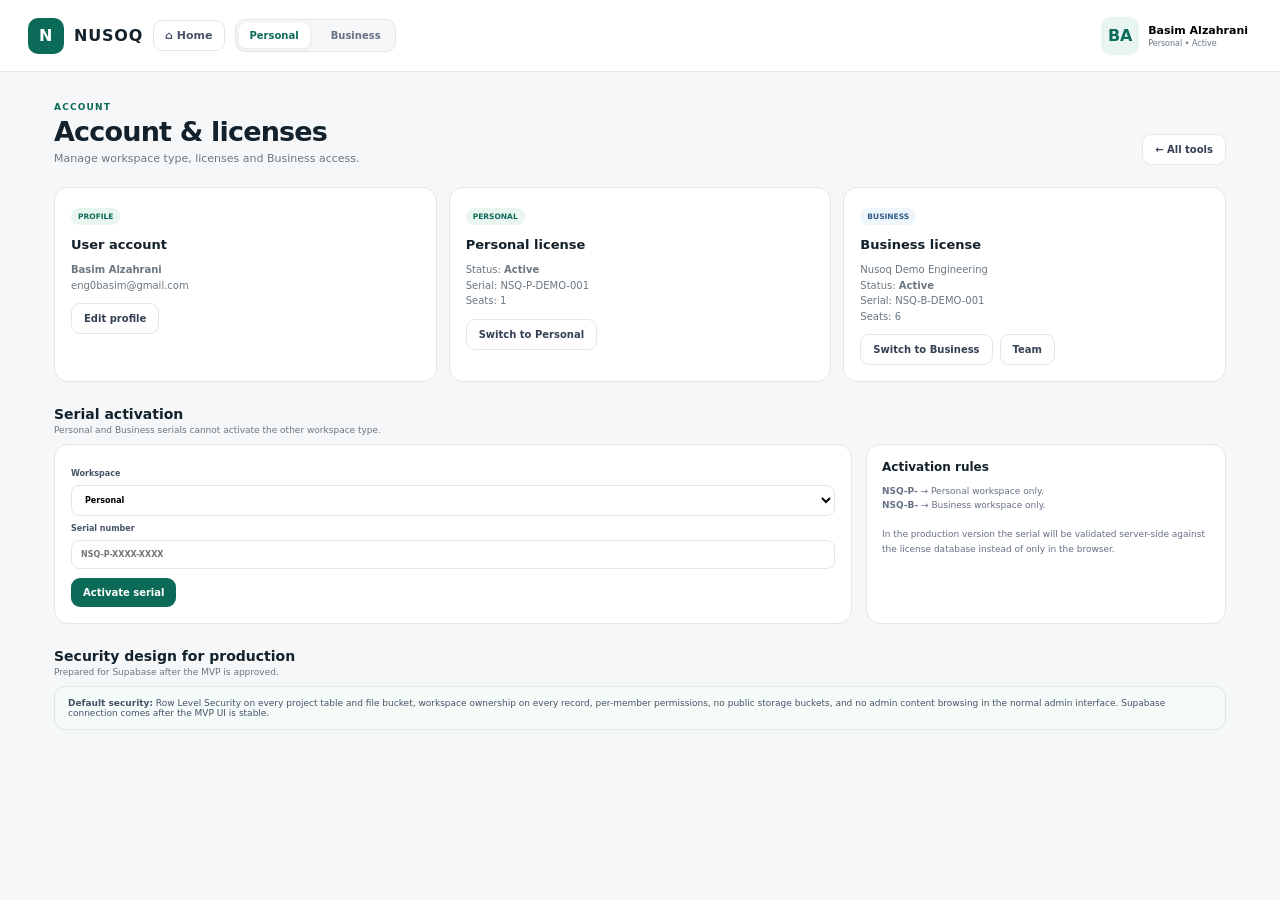
==== account.html @ d5cc2dc4 "Add account license workspace and serial activation page" ====
<!doctype html><html lang="en"><head><meta charset="utf-8"><meta name="viewport" content="width=device-width,initial-scale=1"><title>NUSOQ — Account</title><link rel="stylesheet" href="mvp.css?v=1"></head><body><div class="app-shell"><div data-nusoq-shell></div><main class="page"><div class="crumb">Account</div><div class="page-title"><div><h1>Account & licenses</h1><p>Manage workspace type, licenses and Business access.</p></div><a class="btn sec" href="index.html">← All tools</a></div><div class="cards"><div class="card"><span class="badge active">PROFILE</span><h3 style="margin-top:12px">User account</h3><p id="profileText"></p><button class="btn sec" onclick="alert('Profile editing will connect to Supabase Auth in production.')">Edit profile</button></div><div class="card"><span class="badge active">PERSONAL</span><h3 style="margin-top:12px">Personal license</h3><p id="personalText"></p><button class="btn sec" onclick="Nusoq.setMode('personal')">Switch to Personal</button></div><div class="card"><span class="badge business">BUSINESS</span><h3 style="margin-top:12px">Business license</h3><p id="businessText"></p><div class="toolbar"><button class="btn sec" onclick="Nusoq.setMode('business')">Switch to Business</button><a class="btn sec" href="team.html">Team</a></div></div></div><div class="section-head"><div><h2>Serial activation</h2><p>Personal and Business serials cannot activate the other workspace type.</p></div></div><div class="split"><div class="card"><label class="field">Workspace<select id="licenseType"><option value="personal">Personal</option><option value="business">Business</option></select></label><label class="field" style="margin-top:10px">Serial number<input id="serial" placeholder="NSQ-P-XXXX-XXXX"></label><div id="msg" style="font-size:9px;margin:9px 0"></div><button class="btn pri" id="activate">Activate serial</button></div><div class="side-card"><h3>Activation rules</h3><p style="font-size:9px;color:#667085;line-height:1.6"><b>NSQ-P-</b> → Personal workspace only.<br><b>NSQ-B-</b> → Business workspace only.<br><br>In the production version the serial will be validated server-side against the license database instead of only in the browser.</p></div></div><div class="section-head"><div><h2>Security design for production</h2><p>Prepared for Supabase after the MVP is approved.</p></div></div><div class="notice"><b>Default security:</b> Row Level Security on every project table and file bucket, workspace ownership on every record, per-member permissions, no public storage buckets, and no admin content browsing in the normal admin interface. Supabase connection comes after the MVP UI is stable.</div></main></div><script src="mvp.js?v=1"></script><script>
function sync(){const a=Nusoq.account();document.querySelector('#profileText').innerHTML=`<b>${a.user.name}</b><br>${a.user.email}`;document.querySelector('#personalText').innerHTML=`Status: <b>${a.personal.active?'Active':'Inactive'}</b><br>Serial: ${a.personal.license||'—'}<br>Seats: 1`;document.querySelector('#businessText').innerHTML=`${a.business.company}<br>Status: <b>${a.business.active?'Active':'Inactive'}</b><br>Serial: ${a.business.license||'—'}<br>Seats: ${a.business.seats||6}`}
document.querySelector('#licenseType').onchange=e=>document.querySelector('#serial').placeholder=e.target.value==='business'?'NSQ-B-XXXX-XXXX':'NSQ-P-XXXX-XXXX';document.querySelector('#activate').onclick=()=>{const a=Nusoq.account(),type=document.querySelector('#licenseType').value,v=document.querySelector('#serial').value.trim().toUpperCase(),need=type==='business'?'NSQ-B-':'NSQ-P-',m=document.querySelector('#msg');if(!v.startsWith(need)){m.style.color='#b42318';m.textContent='Serial type does not match the selected workspace.';return}a[type].active=true;a[type].license=v;Nusoq.save(a);m.style.color='#0c6b58';m.textContent='License activated.';sync()};sync();
</script></body></html>
---- mvp.css ----
:root{--bg:#f5f7f8;--panel:#fff;--ink:#12212b;--muted:#6b7780;--line:#e2e7ea;--green:#0c6b58;--green2:#e9f5f1;--nav:#111b23;--amber:#a86013;--amberbg:#fff5e8;--blue:#325d88;--bluebg:#eef5fb;--red:#b42318;--redbg:#fef3f2;--shadow:0 18px 50px rgba(16,24,40,.08)}*{box-sizing:border-box}html,body{margin:0;min-height:100%;font-family:Inter,ui-sans-serif,system-ui,-apple-system,"Segoe UI",Arial,sans-serif;background:var(--bg);color:var(--ink)}a{color:inherit}button,input,select,textarea{font:inherit}.app-shell{min-height:100vh}.global-head{height:72px;background:#fff;border-bottom:1px solid var(--line);display:flex;align-items:center;justify-content:space-between;padding:0 28px;position:sticky;top:0;z-index:30}.brand{display:flex;align-items:center;gap:10px;text-decoration:none;font-weight:900;letter-spacing:.05em}.brand-mark{width:36px;height:36px;border-radius:10px;background:var(--green);display:grid;place-items:center;color:#fff}.head-left,.head-right,.head-actions,.workspace-switch{display:flex;align-items:center;gap:10px}.home-link{border:1px solid var(--line);background:#fff;border-radius:9px;padding:8px 11px;text-decoration:none;font-size:11px;font-weight:800;color:#475467}.workspace-switch{background:#f5f7f8;border:1px solid var(--line);border-radius:10px;padding:3px}.workspace-switch button{border:0;background:transparent;border-radius:7px;padding:7px 11px;font-size:10px;font-weight:800;color:#667085;cursor:pointer}.workspace-switch button.on{background:#fff;color:var(--green);box-shadow:0 1px 5px rgba(16,24,40,.08)}.user-wrap{position:relative}.user-btn{display:flex;align-items:center;gap:9px;border:0;background:#fff;cursor:pointer;padding:4px;border-radius:10px}.avatar{width:38px;height:38px;border-radius:10px;background:var(--green2);color:var(--green);display:grid;place-items:center;font-weight:900}.user-meta{text-align:left}.user-meta strong,.user-meta span{display:block}.user-meta strong{font-size:11px}.user-meta span{font-size:8px;color:var(--muted);margin-top:2px}.user-menu{display:none;position:absolute;right:0;top:50px;width:230px;background:#fff;border:1px solid var(--line);border-radius:12px;box-shadow:var(--shadow);padding:7px;z-index:80}.user-menu.on{display:block}.user-menu a,.user-menu button{width:100%;border:0;background:transparent;text-decoration:none;text-align:left;padding:9px 10px;border-radius:8px;font-size:10px;color:#344054;cursor:pointer}.user-menu a:hover,.user-menu button:hover{background:#f5f7f8}.user-menu hr{border:0;border-top:1px solid var(--line);margin:5px}.page{max-width:1220px;margin:0 auto;padding:30px 24px 60px}.crumb{font-size:9px;font-weight:900;color:var(--green);text-transform:uppercase;letter-spacing:.13em}.page-title{display:flex;align-items:flex-end;justify-content:space-between;gap:18px;margin:4px 0 22px}.page-title h1{font-size:27px;letter-spacing:-.03em;margin:0}.page-title p{font-size:11px;color:var(--muted);margin:5px 0 0}.btn{border:0;border-radius:9px;padding:9px 12px;font-size:10px;font-weight:900;cursor:pointer;text-decoration:none;display:inline-flex;align-items:center;justify-content:center;gap:6px}.btn.pri{background:var(--green);color:#fff}.btn.sec{background:#fff;border:1px solid var(--line);color:#344054}.btn.soft{background:var(--green2);color:var(--green)}.btn.danger{background:var(--redbg);color:var(--red)}.btn:disabled{opacity:.45;cursor:not-allowed}.grid{display:grid;gap:13px}.tools-grid{grid-template-columns:repeat(4,minmax(0,1fr))}.tool-card{min-height:190px;background:#fff;border:1px solid var(--line);border-radius:16px;padding:16px;display:flex;flex-direction:column;position:relative;text-decoration:none;transition:.15s}.tool-card.active:hover{transform:translateY(-2px);border-color:#8fc3b5;box-shadow:var(--shadow)}.tool-ico{width:42px;height:42px;border-radius:11px;background:var(--green2);color:var(--green);display:grid;place-items:center;font-size:11px;font-weight:900}.tool-card h3{font-size:14px;margin:14px 0 5px}.tool-card p{font-size:10px;line-height:1.55;color:var(--muted);margin:0}.tool-bottom{margin-top:auto;padding-top:15px;display:flex;align-items:center;justify-content:space-between;gap:10px}.tool-bottom small{font-size:8px;color:#98a2b3}.badge{display:inline-flex;align-items:center;border-radius:999px;padding:4px 7px;font-size:7.5px;font-weight:900}.tool-card>.badge{position:absolute;right:13px;top:13px}.badge.active{background:var(--green2);color:var(--green)}.badge.plan{background:var(--amberbg);color:var(--amber)}.badge.soon{background:#f2f4f7;color:#667085}.badge.business{background:var(--bluebg);color:var(--blue)}.cards{display:grid;grid-template-columns:repeat(3,minmax(0,1fr));gap:12px}.card{background:#fff;border:1px solid var(--line);border-radius:14px;padding:16px}.card h3{font-size:13px;margin:0 0 5px}.card p{font-size:10px;color:var(--muted);line-height:1.55}.stat{font-size:24px;font-weight:900;letter-spacing:-.04em}.projects{display:grid;gap:10px}.project-row{background:#fff;border:1px solid var(--line);border-radius:13px;padding:14px 15px;display:flex;align-items:center;justify-content:space-between;gap:15px}.project-row strong,.project-row span,.project-row small{display:block}.project-row strong{font-size:12px}.project-row span{font-size:9px;color:var(--muted);margin-top:3px}.project-row small{font-size:8px;color:#98a2b3;margin-top:4px}.project-actions{display:flex;gap:6px;flex-wrap:wrap}.add-project{border:1.5px dashed #b9c5ca;background:transparent;min-height:96px;display:grid;place-items:center;text-align:center;border-radius:13px;color:#667085;text-decoration:none}.add-project b{display:block;font-size:22px;color:var(--green)}.add-project span{font-size:10px;font-weight:800}.section-head{display:flex;align-items:center;justify-content:space-between;margin:24px 0 9px}.section-head h2{font-size:14px;margin:0}.section-head p{font-size:9px;color:var(--muted);margin:3px 0 0}.table-wrap{background:#fff;border:1px solid var(--line);border-radius:13px;overflow:auto}.table{width:100%;border-collapse:collapse;min-width:800px}.table th{background:#f4f7f7;text-align:left;font-size:8px;color:#667085;text-transform:uppercase;letter-spacing:.04em;padding:9px}.table td{border-top:1px solid #edf0f2;padding:9px;font-size:9px;vertical-align:middle}.table input,.table select{width:100%;border:1px solid var(--line);border-radius:7px;padding:7px;background:#fff;font-size:9px}.pill{display:inline-flex;padding:3px 6px;border-radius:999px;font-size:7px;font-weight:900}.pill.draft{background:#f2f4f7;color:#667085}.pill.submitted{background:#eef4ff;color:#3538cd}.pill.approved{background:var(--green2);color:var(--green)}.pill.returned{background:var(--redbg);color:var(--red)}.empty{background:#fff;border:1px dashed #cbd5da;border-radius:14px;padding:34px;text-align:center;color:var(--muted);font-size:10px}.notice{border:1px solid #dbe9e5;background:#f5fbf9;border-radius:11px;padding:11px 13px;font-size:9px;color:#475467}.notice.amber{border-color:#f3dfc5;background:#fffaf3}.split{display:grid;grid-template-columns:1fr 360px;gap:14px}.side-card{background:#fff;border:1px solid var(--line);border-radius:14px;padding:15px}.side-card h3{font-size:12px;margin:0 0 10px}.form-grid{display:grid;grid-template-columns:1fr 1fr;gap:10px}.field{font-size:8px;font-weight:800;color:#475467}.field input,.field select,.field textarea{display:block;width:100%;margin-top:5px;border:1px solid var(--line);border-radius:8px;padding:9px;background:#fff;outline:0}.field textarea{min-height:90px;resize:vertical}.modal-bg{position:fixed;inset:0;background:rgba(15,23,30,.55);display:none;place-items:center;padding:18px;z-index:100}.modal-bg.on{display:grid}.modal{width:min(560px,100%);max-height:88vh;background:#fff;border-radius:16px;box-shadow:var(--shadow);overflow:hidden;display:flex;flex-direction:column}.modal-head{padding:17px;border-bottom:1px solid var(--line);display:flex;justify-content:space-between;gap:10px}.modal-head h3{font-size:14px;margin:0}.modal-head p{font-size:9px;color:var(--muted);margin:4px 0 0}.modal-body{padding:17px;overflow:auto}.modal-foot{padding:12px 17px;border-top:1px solid var(--line);display:flex;justify-content:flex-end;gap:7px;background:#fff}.close{border:0;background:#f2f4f7;width:28px;height:28px;border-radius:8px;cursor:pointer}.plan-strip{display:flex;align-items:center;justify-content:space-between;gap:12px;background:#fff;border:1px solid var(--line);border-radius:14px;padding:14px 16px;margin-top:16px}.plan-strip strong,.plan-strip span{display:block}.plan-strip strong{font-size:11px}.plan-strip span{font-size:9px;color:var(--muted);margin-top:2px}.kpi-grid{display:grid;grid-template-columns:repeat(4,1fr);gap:10px}.kpi{background:#fff;border:1px solid var(--line);border-radius:12px;padding:13px}.kpi span{font-size:8px;color:var(--muted)}.kpi b{display:block;font-size:18px;margin-top:4px}.toolbar{display:flex;gap:7px;flex-wrap:wrap}.tool-tabs{display:flex;gap:5px;border-bottom:1px solid var(--line);margin-bottom:14px}.tool-tabs button{border:0;background:transparent;padding:9px 11px;font-size:9px;font-weight:900;color:#667085;cursor:pointer;border-bottom:2px solid transparent}.tool-tabs button.on{color:var(--green);border-bottom-color:var(--green)}.hidden{display:none!important}@media(max-width:1000px){.tools-grid{grid-template-columns:repeat(2,1fr)}.cards{grid-template-columns:1fr 1fr}.split{grid-template-columns:1fr}.user-meta{display:none}}@media(max-width:640px){.global-head{height:auto;padding:10px 12px;align-items:flex-start}.head-left{flex-wrap:wrap}.workspace-switch{order:3;width:100%}.workspace-switch button{flex:1}.page{padding:22px 14px 50px}.page-title{align-items:flex-start;flex-direction:column}.tools-grid,.cards,.kpi-grid,.form-grid{grid-template-columns:1fr}.project-row{align-items:flex-start;flex-direction:column}.project-actions{width:100%}.project-actions .btn{flex:1}.home-link{display:none}}
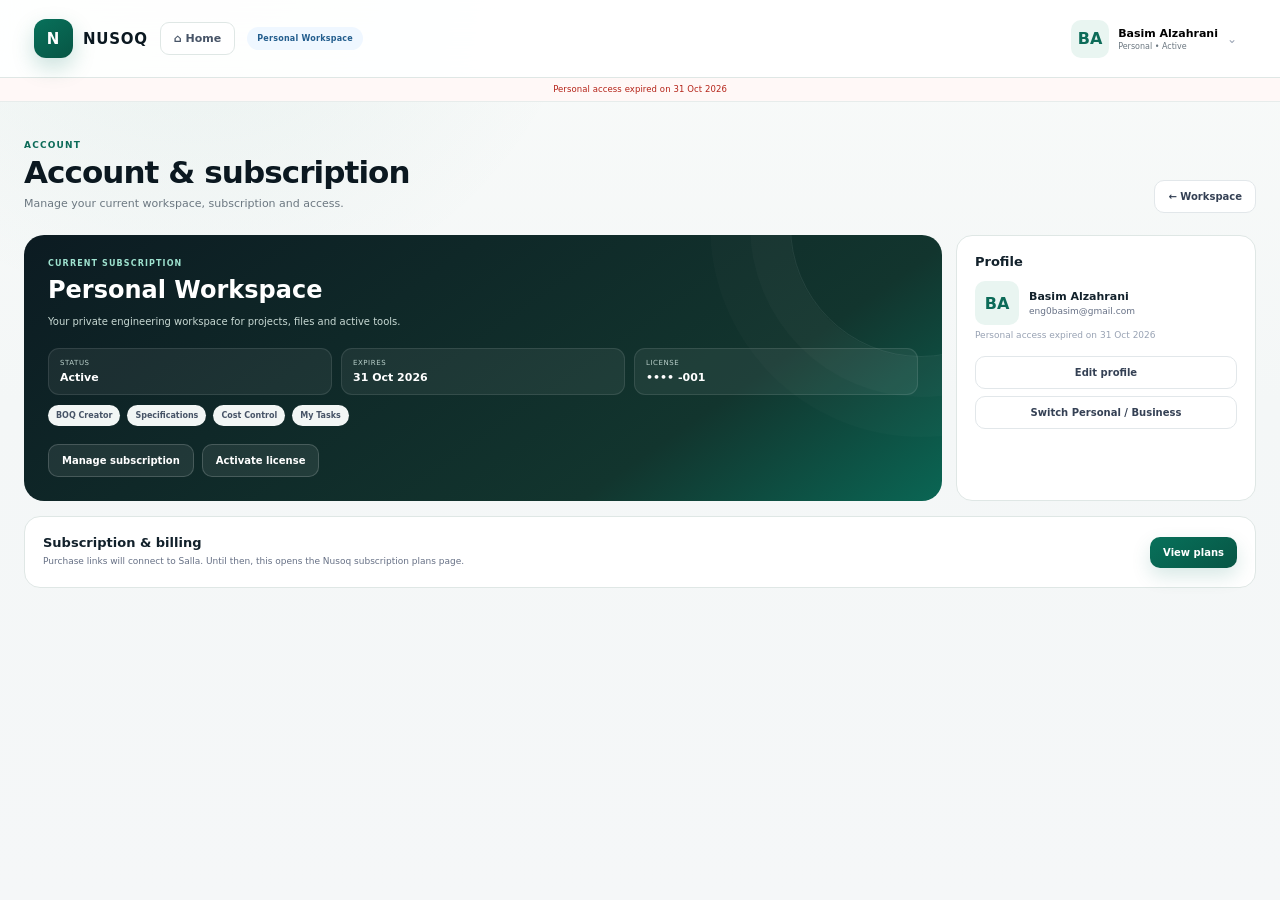
==== commit 934da80f: "Simplify account page to current subscription expiry tools and business seats" ====
--- a/account.html
+++ b/account.html
@@ -1,4 +1,5 @@
-<!doctype html><html lang="en"><head><meta charset="utf-8"><meta name="viewport" content="width=device-width,initial-scale=1"><title>NUSOQ — Account</title><link rel="stylesheet" href="mvp.css?v=1"></head><body><div class="app-shell"><div data-nusoq-shell></div><main class="page"><div class="crumb">Account</div><div class="page-title"><div><h1>Account & licenses</h1><p>Manage workspace type, licenses and Business access.</p></div><a class="btn sec" href="index.html">← All tools</a></div><div class="cards"><div class="card"><span class="badge active">PROFILE</span><h3 style="margin-top:12px">User account</h3><p id="profileText"></p><button class="btn sec" onclick="alert('Profile editing will connect to Supabase Auth in production.')">Edit profile</button></div><div class="card"><span class="badge active">PERSONAL</span><h3 style="margin-top:12px">Personal license</h3><p id="personalText"></p><button class="btn sec" onclick="Nusoq.setMode('personal')">Switch to Personal</button></div><div class="card"><span class="badge business">BUSINESS</span><h3 style="margin-top:12px">Business license</h3><p id="businessText"></p><div class="toolbar"><button class="btn sec" onclick="Nusoq.setMode('business')">Switch to Business</button><a class="btn sec" href="team.html">Team</a></div></div></div><div class="section-head"><div><h2>Serial activation</h2><p>Personal and Business serials cannot activate the other workspace type.</p></div></div><div class="split"><div class="card"><label class="field">Workspace<select id="licenseType"><option value="personal">Personal</option><option value="business">Business</option></select></label><label class="field" style="margin-top:10px">Serial number<input id="serial" placeholder="NSQ-P-XXXX-XXXX"></label><div id="msg" style="font-size:9px;margin:9px 0"></div><button class="btn pri" id="activate">Activate serial</button></div><div class="side-card"><h3>Activation rules</h3><p style="font-size:9px;color:#667085;line-height:1.6"><b>NSQ-P-</b> → Personal workspace only.<br><b>NSQ-B-</b> → Business workspace only.<br><br>In the production version the serial will be validated server-side against the license database instead of only in the browser.</p></div></div><div class="section-head"><div><h2>Security design for production</h2><p>Prepared for Supabase after the MVP is approved.</p></div></div><div class="notice"><b>Default security:</b> Row Level Security on every project table and file bucket, workspace ownership on every record, per-member permissions, no public storage buckets, and no admin content browsing in the normal admin interface. Supabase connection comes after the MVP UI is stable.</div></main></div><script src="mvp.js?v=1"></script><script>
-function sync(){const a=Nusoq.account();document.querySelector('#profileText').innerHTML=`<b>${a.user.name}</b><br>${a.user.email}`;document.querySelector('#personalText').innerHTML=`Status: <b>${a.personal.active?'Active':'Inactive'}</b><br>Serial: ${a.personal.license||'—'}<br>Seats: 1`;document.querySelector('#businessText').innerHTML=`${a.business.company}<br>Status: <b>${a.business.active?'Active':'Inactive'}</b><br>Serial: ${a.business.license||'—'}<br>Seats: ${a.business.seats||6}`}
-document.querySelector('#licenseType').onchange=e=>document.querySelector('#serial').placeholder=e.target.value==='business'?'NSQ-B-XXXX-XXXX':'NSQ-P-XXXX-XXXX';document.querySelector('#activate').onclick=()=>{const a=Nusoq.account(),type=document.querySelector('#licenseType').value,v=document.querySelector('#serial').value.trim().toUpperCase(),need=type==='business'?'NSQ-B-':'NSQ-P-',m=document.querySelector('#msg');if(!v.startsWith(need)){m.style.color='#b42318';m.textContent='Serial type does not match the selected workspace.';return}a[type].active=true;a[type].license=v;Nusoq.save(a);m.style.color='#0c6b58';m.textContent='License activated.';sync()};sync();
+<!doctype html><html lang="en"><head><meta charset="utf-8"><meta name="viewport" content="width=device-width,initial-scale=1"><title>NUSOQ — Account & Subscription</title><link rel="stylesheet" href="mvp.css?v=2"><link rel="stylesheet" href="mvp-pro.css?v=1"></head><body><div class="app-shell"><div data-nusoq-shell></div><main class="page"><div class="crumb">Account</div><div class="page-title"><div><h1>Account & subscription</h1><p>Manage your current workspace, subscription and access.</p></div><a class="btn sec" href="workspace.html">← Workspace</a></div><div class="account-shell"><section class="subscription-card"><div class="sub-kicker">Current subscription</div><h2 id="planName">Personal Workspace</h2><p id="planDesc">Your private engineering workspace and active Nusoq tools.</p><div class="subscription-meta"><div><small>Status</small><b id="planStatus">Active</b></div><div><small>Expires</small><b id="planExpiry">—</b></div><div><small id="thirdMetaLabel">License</small><b id="thirdMetaValue">—</b></div></div><div class="included-tools" id="includedTools"></div><div class="subscription-actions"><a class="btn sec" href="plans.html">Manage subscription</a><button class="btn sec" onclick="Nusoq.showActivation()">Activate license</button><a class="btn sec hidden" id="teamBtn" href="team.html">Manage team</a></div></section><aside class="profile-mini"><h3>Profile</h3><div class="profile-row"><div class="avatar" id="profileAvatar">BA</div><div><strong id="profileName">Basim Alzahrani</strong><span id="profileEmail"></span></div></div><div class="account-expiry" data-expiry></div><div style="margin-top:16px;display:grid;gap:7px"><button class="btn sec" onclick="alert('Profile editing will connect to Supabase Auth in production.')">Edit profile</button><a class="btn sec" href="index.html">Switch Personal / Business</a></div></aside></div><section class="account-section hidden" id="businessSeats"><div class="account-section-head"><div><h3>Team & seats</h3><p>Six users are included in the Business plan. Additional users are billed as extra seats.</p></div><a class="btn sec" href="team.html">Manage team</a></div><div class="seat-line"><div><small>Users</small><b id="seatUsers">0</b></div><div><small>Included</small><b>6</b></div><div><small>Extra paid seats</small><b id="seatExtra">0</b></div></div></section><section class="account-section"><div class="account-section-head"><div><h3>Subscription & billing</h3><p>Purchase links will connect to Salla. Until then, this opens the Nusoq subscription plans page.</p></div><a class="btn pri" href="plans.html">View plans</a></div></section></main></div><script src="mvp.js?v=3"></script><script>
+function maskLicense(v){if(!v)return 'Not activated';const s=String(v),last=s.slice(-4);return '•••• '+last}
+function renderAccount(){const a=Nusoq.account(),business=Nusoq.mode()==='business',w=business?a.business:a.personal,x=Nusoq.expiryInfo(),seat=Nusoq.seatInfo();document.querySelector('#planName').textContent=business?(w.company||'Business Workspace'):'Personal Workspace';document.querySelector('#planDesc').textContent=business?'Company workspace with team access, permissions and shared engineering workflows.':'Your private engineering workspace for projects, files and active tools.';document.querySelector('#planStatus').textContent=w.active?'Active':'Inactive';document.querySelector('#planExpiry').textContent=x.label;document.querySelector('#thirdMetaLabel').textContent=business?'Seats':'License';document.querySelector('#thirdMetaValue').textContent=business?`${seat.used} / ${seat.capacity} included`:maskLicense(w.license);document.querySelector('#includedTools').innerHTML=(w.tools||[]).map(t=>`<span>${Nusoq.TOOLS[t]?.name||t}</span>`).join('');document.querySelector('#profileAvatar').textContent=a.user.initials||'BA';document.querySelector('#profileName').textContent=a.user.name;document.querySelector('#profileEmail').textContent=a.user.email;document.querySelector('#teamBtn').classList.toggle('hidden',!business);document.querySelector('#businessSeats').classList.toggle('hidden',!business);document.querySelector('#seatUsers').textContent=seat.used;document.querySelector('#seatExtra').textContent=seat.extra;Nusoq.syncShell()}
+renderAccount();
 </script></body></html>
--- a/mvp.css
+++ b/mvp.css
@@ -1 +1,2 @@
+@import url('mvp-runtime.css?v=1');
 :root{--bg:#f5f7f8;--panel:#fff;--ink:#12212b;--muted:#6b7780;--line:#e2e7ea;--green:#0c6b58;--green2:#e9f5f1;--nav:#111b23;--amber:#a86013;--amberbg:#fff5e8;--blue:#325d88;--bluebg:#eef5fb;--red:#b42318;--redbg:#fef3f2;--shadow:0 18px 50px rgba(16,24,40,.08)}*{box-sizing:border-box}html,body{margin:0;min-height:100%;font-family:Inter,ui-sans-serif,system-ui,-apple-system,"Segoe UI",Arial,sans-serif;background:var(--bg);color:var(--ink)}a{color:inherit}button,input,select,textarea{font:inherit}.app-shell{min-height:100vh}.global-head{height:72px;background:#fff;border-bottom:1px solid var(--line);display:flex;align-items:center;justify-content:space-between;padding:0 28px;position:sticky;top:0;z-index:30}.brand{display:flex;align-items:center;gap:10px;text-decoration:none;font-weight:900;letter-spacing:.05em}.brand-mark{width:36px;height:36px;border-radius:10px;background:var(--green);display:grid;place-items:center;color:#fff}.head-left,.head-right,.head-actions,.workspace-switch{display:flex;align-items:center;gap:10px}.home-link{border:1px solid var(--line);background:#fff;border-radius:9px;padding:8px 11px;text-decoration:none;font-size:11px;font-weight:800;color:#475467}.workspace-switch{background:#f5f7f8;border:1px solid var(--line);border-radius:10px;padding:3px}.workspace-switch button{border:0;background:transparent;border-radius:7px;padding:7px 11px;font-size:10px;font-weight:800;color:#667085;cursor:pointer}.workspace-switch button.on{background:#fff;color:var(--green);box-shadow:0 1px 5px rgba(16,24,40,.08)}.user-wrap{position:relative}.user-btn{display:flex;align-items:center;gap:9px;border:0;background:#fff;cursor:pointer;padding:4px;border-radius:10px}.avatar{width:38px;height:38px;border-radius:10px;background:var(--green2);color:var(--green);display:grid;place-items:center;font-weight:900}.user-meta{text-align:left}.user-meta strong,.user-meta span{display:block}.user-meta strong{font-size:11px}.user-meta span{font-size:8px;color:var(--muted);margin-top:2px}.user-menu{display:none;position:absolute;right:0;top:50px;width:230px;background:#fff;border:1px solid var(--line);border-radius:12px;box-shadow:var(--shadow);padding:7px;z-index:80}.user-menu.on{display:block}.user-menu a,.user-menu button{width:100%;border:0;background:transparent;text-decoration:none;text-align:left;padding:9px 10px;border-radius:8px;font-size:10px;color:#344054;cursor:pointer}.user-menu a:hover,.user-menu button:hover{background:#f5f7f8}.user-menu hr{border:0;border-top:1px solid var(--line);margin:5px}.page{max-width:1220px;margin:0 auto;padding:30px 24px 60px}.crumb{font-size:9px;font-weight:900;color:var(--green);text-transform:uppercase;letter-spacing:.13em}.page-title{display:flex;align-items:flex-end;justify-content:space-between;gap:18px;margin:4px 0 22px}.page-title h1{font-size:27px;letter-spacing:-.03em;margin:0}.page-title p{font-size:11px;color:var(--muted);margin:5px 0 0}.btn{border:0;border-radius:9px;padding:9px 12px;font-size:10px;font-weight:900;cursor:pointer;text-decoration:none;display:inline-flex;align-items:center;justify-content:center;gap:6px}.btn.pri{background:var(--green);color:#fff}.btn.sec{background:#fff;border:1px solid var(--line);color:#344054}.btn.soft{background:var(--green2);color:var(--green)}.btn.danger{background:var(--redbg);color:var(--red)}.btn:disabled{opacity:.45;cursor:not-allowed}.grid{display:grid;gap:13px}.tools-grid{grid-template-columns:repeat(4,minmax(0,1fr))}.tool-card{min-height:190px;background:#fff;border:1px solid var(--line);border-radius:16px;padding:16px;display:flex;flex-direction:column;position:relative;text-decoration:none;transition:.15s}.tool-card.active:hover{transform:translateY(-2px);border-color:#8fc3b5;box-shadow:var(--shadow)}.tool-ico{width:42px;height:42px;border-radius:11px;background:var(--green2);color:var(--green);display:grid;place-items:center;font-size:11px;font-weight:900}.tool-card h3{font-size:14px;margin:14px 0 5px}.tool-card p{font-size:10px;line-height:1.55;color:var(--muted);margin:0}.tool-bottom{margin-top:auto;padding-top:15px;display:flex;align-items:center;justify-content:space-between;gap:10px}.tool-bottom small{font-size:8px;color:#98a2b3}.badge{display:inline-flex;align-items:center;border-radius:999px;padding:4px 7px;font-size:7.5px;font-weight:900}.tool-card>.badge{position:absolute;right:13px;top:13px}.badge.active{background:var(--green2);color:var(--green)}.badge.plan{background:var(--amberbg);color:var(--amber)}.badge.soon{background:#f2f4f7;color:#667085}.badge.business{background:var(--bluebg);color:var(--blue)}.cards{display:grid;grid-template-columns:repeat(3,minmax(0,1fr));gap:12px}.card{background:#fff;border:1px solid var(--line);border-radius:14px;padding:16px}.card h3{font-size:13px;margin:0 0 5px}.card p{font-size:10px;color:var(--muted);line-height:1.55}.stat{font-size:24px;font-weight:900;letter-spacing:-.04em}.projects{display:grid;gap:10px}.project-row{background:#fff;border:1px solid var(--line);border-radius:13px;padding:14px 15px;display:flex;align-items:center;justify-content:space-between;gap:15px}.project-row strong,.project-row span,.project-row small{display:block}.project-row strong{font-size:12px}.project-row span{font-size:9px;color:var(--muted);margin-top:3px}.project-row small{font-size:8px;color:#98a2b3;margin-top:4px}.project-actions{display:flex;gap:6px;flex-wrap:wrap}.add-project{border:1.5px dashed #b9c5ca;background:transparent;min-height:96px;display:grid;place-items:center;text-align:center;border-radius:13px;color:#667085;text-decoration:none}.add-project b{display:block;font-size:22px;color:var(--green)}.add-project span{font-size:10px;font-weight:800}.section-head{display:flex;align-items:center;justify-content:space-between;margin:24px 0 9px}.section-head h2{font-size:14px;margin:0}.section-head p{font-size:9px;color:var(--muted);margin:3px 0 0}.table-wrap{background:#fff;border:1px solid var(--line);border-radius:13px;overflow:auto}.table{width:100%;border-collapse:collapse;min-width:800px}.table th{background:#f4f7f7;text-align:left;font-size:8px;color:#667085;text-transform:uppercase;letter-spacing:.04em;padding:9px}.table td{border-top:1px solid #edf0f2;padding:9px;font-size:9px;vertical-align:middle}.table input,.table select{width:100%;border:1px solid var(--line);border-radius:7px;padding:7px;background:#fff;font-size:9px}.pill{display:inline-flex;padding:3px 6px;border-radius:999px;font-size:7px;font-weight:900}.pill.draft{background:#f2f4f7;color:#667085}.pill.submitted{background:#eef4ff;color:#3538cd}.pill.approved{background:var(--green2);color:var(--green)}.pill.returned{background:var(--redbg);color:var(--red)}.empty{background:#fff;border:1px dashed #cbd5da;border-radius:14px;padding:34px;text-align:center;color:var(--muted);font-size:10px}.notice{border:1px solid #dbe9e5;background:#f5fbf9;border-radius:11px;padding:11px 13px;font-size:9px;color:#475467}.notice.amber{border-color:#f3dfc5;background:#fffaf3}.split{display:grid;grid-template-columns:1fr 360px;gap:14px}.side-card{background:#fff;border:1px solid var(--line);border-radius:14px;padding:15px}.side-card h3{font-size:12px;margin:0 0 10px}.form-grid{display:grid;grid-template-columns:1fr 1fr;gap:10px}.field{font-size:8px;font-weight:800;color:#475467}.field input,.field select,.field textarea{display:block;width:100%;margin-top:5px;border:1px solid var(--line);border-radius:8px;padding:9px;background:#fff;outline:0}.field textarea{min-height:90px;resize:vertical}.modal-bg{position:fixed;inset:0;background:rgba(15,23,30,.55);display:none;place-items:center;padding:18px;z-index:100}.modal-bg.on{display:grid}.modal{width:min(560px,100%);max-height:88vh;background:#fff;border-radius:16px;box-shadow:var(--shadow);overflow:hidden;display:flex;flex-direction:column}.modal-head{padding:17px;border-bottom:1px solid var(--line);display:flex;justify-content:space-between;gap:10px}.modal-head h3{font-size:14px;margin:0}.modal-head p{font-size:9px;color:var(--muted);margin:4px 0 0}.modal-body{padding:17px;overflow:auto}.modal-foot{padding:12px 17px;border-top:1px solid var(--line);display:flex;justify-content:flex-end;gap:7px;background:#fff}.close{border:0;background:#f2f4f7;width:28px;height:28px;border-radius:8px;cursor:pointer}.plan-strip{display:flex;align-items:center;justify-content:space-between;gap:12px;background:#fff;border:1px solid var(--line);border-radius:14px;padding:14px 16px;margin-top:16px}.plan-strip strong,.plan-strip span{display:block}.plan-strip strong{font-size:11px}.plan-strip span{font-size:9px;color:var(--muted);margin-top:2px}.kpi-grid{display:grid;grid-template-columns:repeat(4,1fr);gap:10px}.kpi{background:#fff;border:1px solid var(--line);border-radius:12px;padding:13px}.kpi span{font-size:8px;color:var(--muted)}.kpi b{display:block;font-size:18px;margin-top:4px}.toolbar{display:flex;gap:7px;flex-wrap:wrap}.tool-tabs{display:flex;gap:5px;border-bottom:1px solid var(--line);margin-bottom:14px}.tool-tabs button{border:0;background:transparent;padding:9px 11px;font-size:9px;font-weight:900;color:#667085;cursor:pointer;border-bottom:2px solid transparent}.tool-tabs button.on{color:var(--green);border-bottom-color:var(--green)}.hidden{display:none!important}@media(max-width:1000px){.tools-grid{grid-template-columns:repeat(2,1fr)}.cards{grid-template-columns:1fr 1fr}.split{grid-template-columns:1fr}.user-meta{display:none}}@media(max-width:640px){.global-head{height:auto;padding:10px 12px;align-items:flex-start}.head-left{flex-wrap:wrap}.workspace-switch{order:3;width:100%}.workspace-switch button{flex:1}.page{padding:22px 14px 50px}.page-title{align-items:flex-start;flex-direction:column}.tools-grid,.cards,.kpi-grid,.form-grid{grid-template-columns:1fr}.project-row{align-items:flex-start;flex-direction:column}.project-actions{width:100%}.project-actions .btn{flex:1}.home-link{display:none}}
--- a/mvp-pro.css
+++ b/mvp-pro.css
@@ -0,0 +1 @@
+:root{--pro-ink:#0b1820;--pro-green:#08715b;--pro-green-dark:#075544;--pro-mint:#effaf6;--pro-bg:#f4f7f7;--pro-line:#dfe7e5;--pro-muted:#6d7b82;--pro-shadow:0 22px 70px rgba(15,35,42,.10)}body{background:radial-gradient(circle at 15% -10%,rgba(8,113,91,.07),transparent 28%),linear-gradient(180deg,#f8faf9 0,#f4f7f7 45%,#f5f7f8 100%)}.global-head{height:78px;padding:0 34px;background:rgba(255,255,255,.92);backdrop-filter:blur(18px);border-color:var(--pro-line)}.brand{font-size:15px;color:var(--pro-ink)}.brand-mark{width:39px;height:39px;border-radius:12px;background:linear-gradient(145deg,var(--pro-green),var(--pro-green-dark));box-shadow:0 9px 22px rgba(8,113,91,.22)}.head-left{gap:12px}.home-link{border-color:var(--pro-line);padding:9px 13px;background:#fff}.workspace-chip{display:inline-flex;align-items:center;gap:6px;padding:7px 10px;border-radius:999px;font-size:8px;font-weight:900;letter-spacing:.03em}.workspace-chip.personal{background:#eff7ff;color:#235e8e}.workspace-chip.business{background:#edf9f5;color:#08715b}.user-btn{padding:6px 8px;border:1px solid transparent}.user-btn:hover{background:#f7f9f9;border-color:var(--pro-line)}.chev{font-size:12px;color:#98a2b3}.user-menu{top:56px;width:250px;border-color:var(--pro-line);border-radius:14px;padding:8px;box-shadow:0 24px 70px rgba(15,35,42,.14)}.menu-label{padding:7px 10px 5px;color:#98a2b3;text-transform:uppercase;letter-spacing:.12em;font-size:7px;font-weight:900}.page{max-width:1280px;padding-top:38px}.page-title h1{font-size:31px;color:var(--pro-ink)}.page-title p{font-size:11px;line-height:1.65}.tools-grid{gap:15px}.tool-card{min-height:205px;border-color:var(--pro-line);border-radius:18px;padding:18px;box-shadow:0 2px 0 rgba(16,24,40,.01)}.tool-card.active:hover{transform:translateY(-4px);box-shadow:0 20px 52px rgba(15,35,42,.09);border-color:#86c7b7}.tool-ico{width:45px;height:45px;border-radius:13px}.tool-card h3{font-size:15px}.tool-card p{font-size:10px;line-height:1.65}.btn{border-radius:10px;padding:10px 13px}.btn.pri{background:linear-gradient(145deg,var(--pro-green),var(--pro-green-dark));box-shadow:0 8px 19px rgba(8,113,91,.16)}.btn.pri:hover{filter:brightness(.98);transform:translateY(-1px)}.card,.project-row,.table-wrap,.side-card,.plan-strip,.notice{border-color:var(--pro-line)}.workspace-hero{position:relative;overflow:hidden;background:linear-gradient(135deg,#0c1b22,#12352e 62%,#0a6654);color:#fff;border-radius:22px;padding:26px 28px;margin-bottom:22px;box-shadow:0 24px 65px rgba(8,45,38,.15)}.workspace-hero:after{content:"";position:absolute;width:300px;height:300px;border-radius:50%;right:-110px;top:-150px;border:1px solid rgba(255,255,255,.10);box-shadow:0 0 0 45px rgba(255,255,255,.025),0 0 0 90px rgba(255,255,255,.018)}.workspace-hero .hero-content{position:relative;z-index:2;display:flex;align-items:flex-end;justify-content:space-between;gap:24px}.workspace-hero .kicker{font-size:8px;text-transform:uppercase;letter-spacing:.16em;color:#9ee2cf;font-weight:900}.workspace-hero h1{font-size:28px;margin:7px 0 5px}.workspace-hero p{font-size:10px;line-height:1.7;color:#ccded9;max-width:660px;margin:0}.workspace-hero .hero-actions{display:flex;gap:8px;flex-wrap:wrap}.workspace-hero .hero-actions .btn.sec{background:rgba(255,255,255,.08);border-color:rgba(255,255,255,.18);color:#fff}.business-mini{display:grid;grid-template-columns:repeat(3,1fr);gap:9px;margin-top:16px;max-width:560px}.business-mini div{background:rgba(255,255,255,.07);border:1px solid rgba(255,255,255,.10);border-radius:11px;padding:9px 11px}.business-mini b,.business-mini span{display:block}.business-mini b{font-size:15px}.business-mini span{font-size:7px;color:#bcd2cc;margin-top:2px}.gateway{min-height:100vh;display:flex;flex-direction:column}.gateway-head{height:82px;display:flex;align-items:center;justify-content:space-between;padding:0 38px;max-width:1400px;width:100%;margin:auto}.gateway-head .brand{font-size:16px}.gateway-sign{font-size:9px;color:#7c898f}.gateway-main{width:min(1100px,calc(100% - 32px));margin:auto;padding:45px 0 80px}.gateway-copy{text-align:center;max-width:680px;margin:0 auto 34px}.gateway-copy .gateway-kicker{display:inline-flex;padding:6px 9px;border:1px solid #d9e8e3;border-radius:999px;background:#f5fbf9;color:var(--pro-green);font-size:7.5px;font-weight:900;letter-spacing:.13em;text-transform:uppercase}.gateway-copy h1{font-size:39px;letter-spacing:-.045em;line-height:1.08;margin:14px 0 10px;color:var(--pro-ink)}.gateway-copy p{font-size:11px;line-height:1.75;color:var(--pro-muted);margin:0}.workspace-choice{display:grid;grid-template-columns:1fr 1fr;gap:18px}.choice-card{position:relative;overflow:hidden;background:#fff;border:1px solid var(--pro-line);border-radius:23px;padding:25px;text-decoration:none;min-height:330px;display:flex;flex-direction:column;transition:.2s;box-shadow:0 8px 24px rgba(16,24,40,.035)}.choice-card:hover{transform:translateY(-5px);box-shadow:var(--pro-shadow);border-color:#8fc7b8}.choice-card.business-choice{background:linear-gradient(145deg,#0d1b22 0,#103a31 72%,#0a6654 100%);color:#fff;border-color:#163e35}.choice-card.business-choice:after{content:"";position:absolute;right:-85px;bottom:-110px;width:270px;height:270px;border-radius:50%;border:1px solid rgba(255,255,255,.09);box-shadow:0 0 0 42px rgba(255,255,255,.022),0 0 0 84px rgba(255,255,255,.015)}.choice-top{position:relative;z-index:2;display:flex;align-items:center;justify-content:space-between}.choice-icon{width:50px;height:50px;border-radius:14px;background:var(--pro-mint);color:var(--pro-green);display:grid;place-items:center;font-size:15px;font-weight:950}.business-choice .choice-icon{background:rgba(255,255,255,.09);color:#a5ead7}.choice-tag{font-size:7px;font-weight:900;border-radius:999px;padding:5px 8px;background:#f1f5f4;color:#607078}.business-choice .choice-tag{background:rgba(255,255,255,.08);color:#b9d5cd}.choice-card h2{position:relative;z-index:2;font-size:24px;letter-spacing:-.035em;margin:24px 0 7px}.choice-card>p{position:relative;z-index:2;color:var(--pro-muted);font-size:10px;line-height:1.7;margin:0 0 18px}.business-choice>p{color:#c0d2cd}.choice-features{position:relative;z-index:2;display:grid;gap:9px;margin:3px 0 24px}.choice-feature{display:flex;align-items:center;gap:9px;font-size:9px;color:#475467}.business-choice .choice-feature{color:#d9e7e3}.choice-feature i{font-style:normal;width:20px;height:20px;border-radius:50%;display:grid;place-items:center;background:#edf8f4;color:var(--pro-green);font-size:8px;font-weight:900}.business-choice .choice-feature i{background:rgba(158,226,207,.10);color:#a5ead7}.choice-enter{position:relative;z-index:2;margin-top:auto;display:flex;align-items:center;justify-content:space-between;border-top:1px solid #edf0f1;padding-top:16px}.business-choice .choice-enter{border-color:rgba(255,255,255,.10)}.choice-enter strong{font-size:10px}.choice-enter span{width:32px;height:32px;border-radius:9px;background:var(--pro-green);color:#fff;display:grid;place-items:center}.business-choice .choice-enter span{background:#e7fff7;color:#075544}.seat-summary{display:grid;grid-template-columns:repeat(3,1fr);gap:10px;margin-bottom:14px}.seat-stat{background:#fff;border:1px solid var(--pro-line);border-radius:14px;padding:14px}.seat-stat small,.seat-stat b,.seat-stat span{display:block}.seat-stat small{font-size:7px;color:#98a2b3;text-transform:uppercase;letter-spacing:.1em;font-weight:900}.seat-stat b{font-size:22px;margin-top:4px}.seat-stat span{font-size:8px;color:var(--pro-muted);margin-top:3px}.extra-seat{display:inline-flex;padding:3px 6px;border-radius:999px;background:#fff5e8;color:#a86013;font-size:7px;font-weight:900}.included-seat{display:inline-flex;padding:3px 6px;border-radius:999px;background:#e9f5f1;color:#0c6b58;font-size:7px;font-weight:900}.seat-warning{background:#fffaf3;border:1px solid #f1dec5;border-radius:11px;padding:10px 12px;font-size:9px;color:#6f522d;margin-top:10px}.workspace-switch-link{font-size:8px;color:#839096;text-decoration:none}.workspace-switch-link:hover{color:var(--pro-green)}@media(max-width:800px){.workspace-choice{grid-template-columns:1fr}.gateway-copy h1{font-size:31px}.choice-card{min-height:290px}.workspace-hero .hero-content{align-items:flex-start;flex-direction:column}.business-mini,.seat-summary{grid-template-columns:1fr}.global-head{padding:10px 14px;height:auto}.workspace-chip{display:none}}
